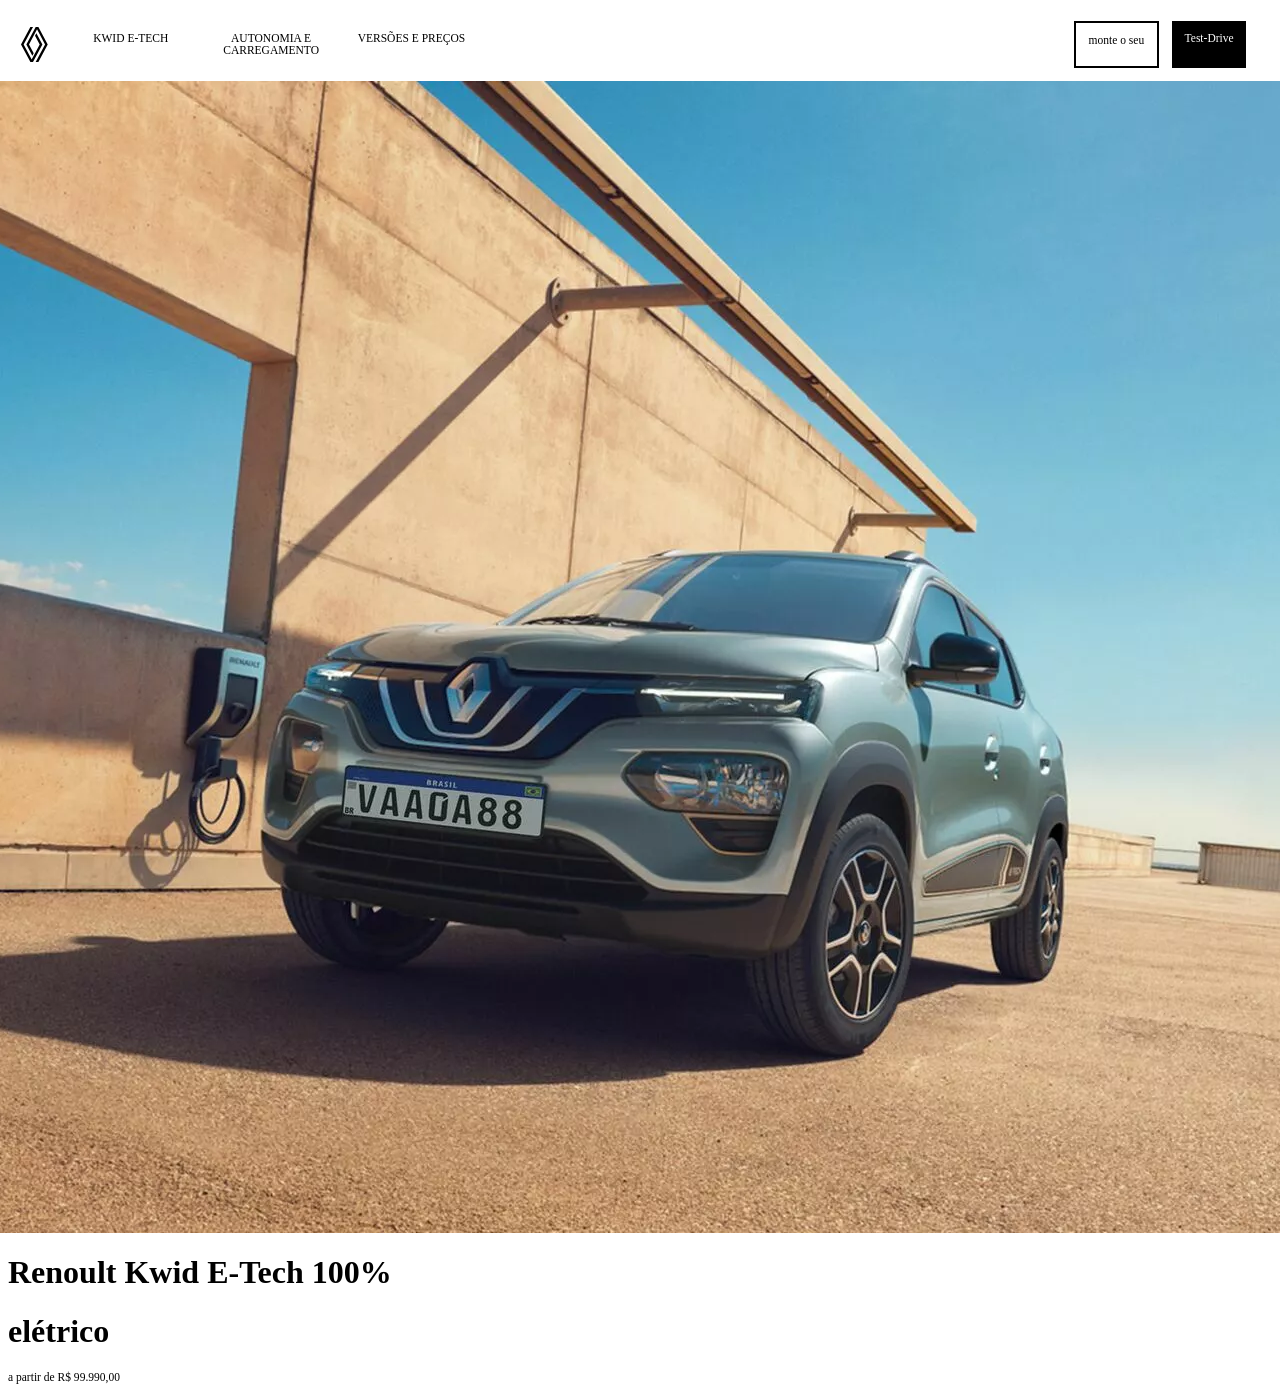
==== index.html @ 47402813 "aaaa" ====
<!DOCTYPE html>
<html>
<head>
	<title>Kwid E-Tech - A pior opção de compra do mercado pqp</title>
	<link rel="stylesheet" type="text/css" href="css/sla.css">
	<link rel="icon" type="svg" href="media.svg">
</head>
<body>
	<header class="flex">
		<div class="flex"><img class="icone" src="media/renault.svg"></div>
		<div class="cima"><p>KWID E-TECH</p></div>
		<div class="cima"><p>AUTONOMIA E CARREGAMENTO</p></div>
		<div class="cima"><p>VERSÕES E PREÇOS</p></div>
		
		<div class="direita">
			<div class="monte"><p>monte o seu</p></div>
			<div class="test"><p>Test-Drive</p></div>
		</div>

	</header>

	<div class="meio"><img src="media/01.jpg"></div>

	<div>
		<div>
			<h1>Renoult Kwid E-Tech 100% <h1>elétrico</h1></h1>
		</div>

		<div>
			<p>a partir de R$ 99.990,00</p>
		</div>

	</div>

</body>
</html>
---- css/sla.css ----
.icone{
	max-width: 3vh;
	margin-right: 3vh;
}

.flex{
	display: flex;
	justify-content: flex-start;
}

.flex > div {
	margin: 1vw;

}

.cima {
	width: 15vw;
	margin-left: 20vw;
	text-align: center;
}

p{
	font-size: 0.9vw;
}


.monte{
	border: 0.3vh;
	border-style: solid;
	border-color: black;
	

}

.test{
	background-color: black;
	color: white;

}
.direita {
	width: 100vw;
	display: flex;
	flex-wrap: wrap; 
	justify-content: flex-end;
}

.direita > div{
	max-width: 10vw;
	padding-right: 1vw;
	padding-left: 1vw;
	text-align: center;
	margin-right: 1vw;
}

.meio{
	display: flex;
	justify-content: center;
}

img.meio{
	width: 100vw;
}
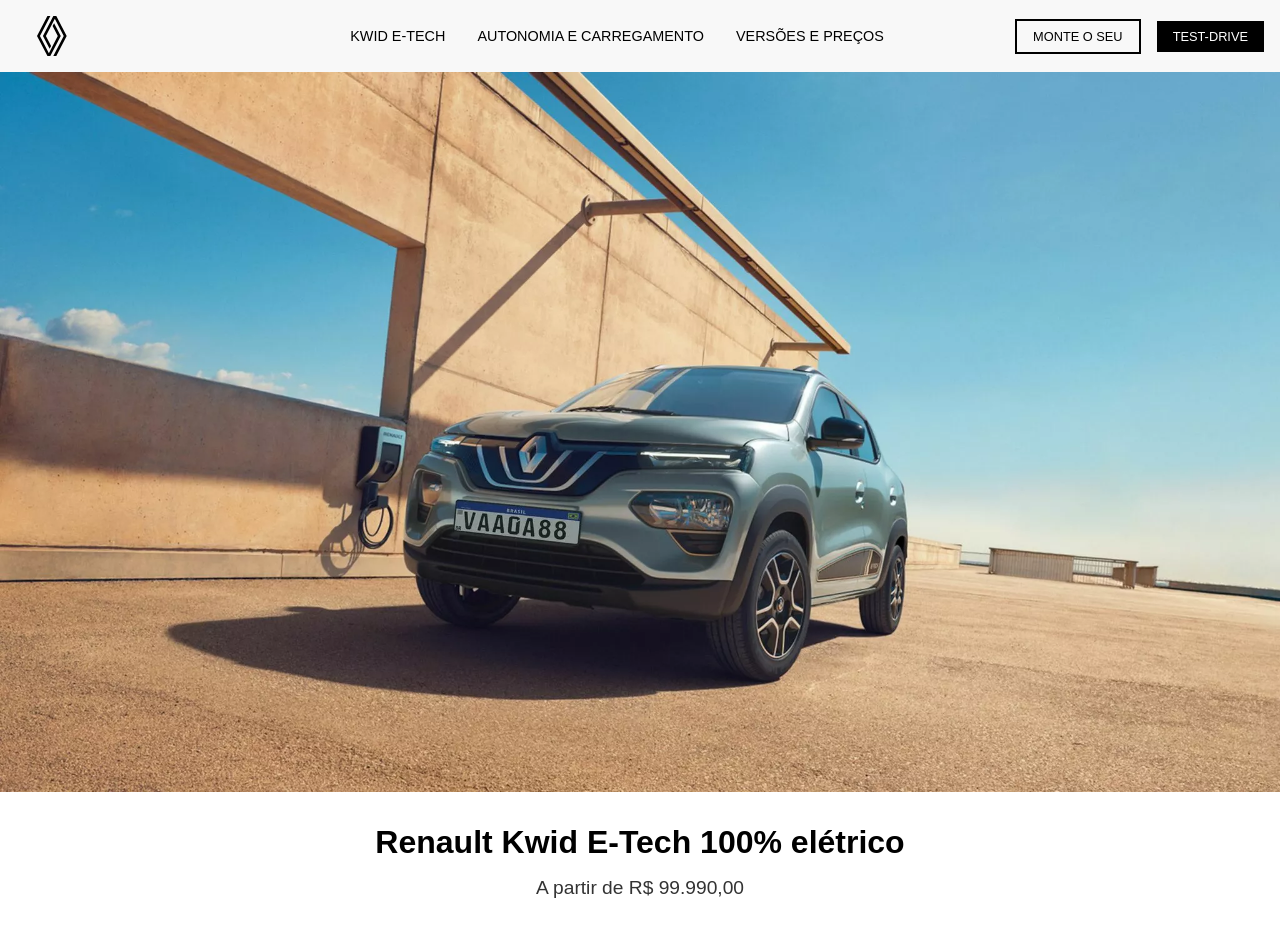
==== commit 7053e8aa: "a" ====
--- a/index.html
+++ b/index.html
@@ -1,36 +1,38 @@
 <!DOCTYPE html>
 <html>
 <head>
-	<title>Kwid E-Tech - A pior opção de compra do mercado pqp</title>
-	<link rel="stylesheet" type="text/css" href="css/sla.css">
-	<link rel="icon" type="svg" href="media.svg">
+    
+    <title>Kwid E-Tech - Renault</title>
+    <link rel="stylesheet" type="text/css" href="css/sla.css">
+    <link rel="icon" type="image/svg+xml" href="media/renault.svg">
 </head>
 <body>
-	<header class="flex">
-		<div class="flex"><img class="icone" src="media/renault.svg"></div>
-		<div class="cima"><p>KWID E-TECH</p></div>
-		<div class="cima"><p>AUTONOMIA E CARREGAMENTO</p></div>
-		<div class="cima"><p>VERSÕES E PREÇOS</p></div>
-		
-		<div class="direita">
-			<div class="monte"><p>monte o seu</p></div>
-			<div class="test"><p>Test-Drive</p></div>
-		</div>
+    <header class="flex">
+        <a href="index.html" class="home-button">
+            <img src="media/renault.svg" alt="Botão Home" class="home-icon">
+        </a>
+        <div class="logo">
+            <img class="icone" src="media/renault.svg" alt="Logo Renault">
+        </div>
+        <nav class="navegacao">
+            <div class="cima"><p>KWID E-TECH</p></div>
+            <div class="cima"><p>AUTONOMIA E CARREGAMENTO</p></div>
+            <div class="cima"><p>VERSÕES E PREÇOS</p></div>
+        </nav>
+        <div class="direita">
+            <div class="monte"><p>Monte o seu</p></div>
+            <div class="test"><p>Test-Drive</p></div>
+        </div>
+    </header>
 
-	</header>
-
-	<div class="meio"><img src="media/01.jpg"></div>
-
-	<div>
-		<div>
-			<h1>Renoult Kwid E-Tech 100% <h1>elétrico</h1></h1>
-		</div>
-
-		<div>
-			<p>a partir de R$ 99.990,00</p>
-		</div>
-
-	</div>
-
+    <main>
+        <section class="meio">
+            <img src="media/01.jpg" alt="Renault Kwid E-Tech">
+        </section>
+        <section class="info">
+            <h1>Renault Kwid E-Tech 100% elétrico</h1>
+            <p>A partir de R$ 99.990,00</p>
+        </section>
+    </main>
 </body>
 </html>
--- a/css/sla.css
+++ b/css/sla.css
@@ -1,62 +1,119 @@
-.icone{
-	max-width: 3vh;
-	margin-right: 3vh;
+* {
+    margin: 0;
+    padding: 0;
+    box-sizing: border-box;
 }
 
-.flex{
-	display: flex;
-	justify-content: flex-start;
+body {
+    font-family: Arial, sans-serif;
 }
 
-.flex > div {
-	margin: 1vw;
+.flex {
+    display: flex;
+    align-items: center;
+    justify-content: space-between;
+    padding: 1rem;
+    background-color: #f8f8f8;
+}
 
+.icone {
+    max-width: 3rem;
+    margin-right: 1rem;
+}
+
+.navegacao {
+    display: flex;
+    gap: 2rem;
 }
 
 .cima {
-	width: 15vw;
-	margin-left: 20vw;
-	text-align: center;
+    text-align: center;
 }
 
-p{
-	font-size: 0.9vw;
+.cima p {
+    font-size: clamp(0.8rem, 1.5vw, 0.9rem);
+    text-transform: uppercase;
+    font-weight: 500;
+    cursor: pointer;
+    transition: font-weight 0.3s ease;
 }
 
-
-.monte{
-	border: 0.3vh;
-	border-style: solid;
-	border-color: black;
-	
-
+.cima p:hover {
+    font-weight: bold;
 }
 
-.test{
-	background-color: black;
-	color: white;
-
-}
 .direita {
-	width: 100vw;
-	display: flex;
-	flex-wrap: wrap; 
-	justify-content: flex-end;
+    display: flex;
+    align-items: center;
+    gap: 1rem;
 }
 
-.direita > div{
-	max-width: 10vw;
-	padding-right: 1vw;
-	padding-left: 1vw;
-	text-align: center;
-	margin-right: 1vw;
+.direita > div {
+    padding: 0.5rem 1rem;
+    text-align: center;
+    font-size: clamp(0.7rem, 1.2vw, 0.8rem);
+    text-transform: uppercase;
+    transition: background-color 0.3s ease, color 0.3s ease;
 }
 
-.meio{
-	display: flex;
-	justify-content: center;
+.monte {
+    border: 2px solid black;
+    cursor: pointer;
 }
 
-img.meio{
-	width: 100vw;
+.monte:hover {
+    background-color: black;
+    color: white;
+}
+
+.test {
+    background-color: black;
+    color: white;
+    cursor: pointer;
+}
+
+.test:hover {
+    background-color: white;
+    color: black;
+    border: 2px solid black;
+}
+
+.home-button {
+    display: flex;
+    align-items: center;
+    margin-left: 1rem;
+}
+
+.home-icon {
+    width: 2.5rem;
+    height: 2.5rem;
+    cursor: pointer;
+    object-fit: contain; 
+}
+
+.meio {
+    display: flex;
+    justify-content: center;
+    width: 100%;
+}
+
+.meio img {
+    width: 100%;
+    max-width: 100%;
+    height: auto;
+}
+
+.info {
+    text-align: center;
+    padding: 2rem;
+}
+
+.info h1 {
+    font-size: clamp(1.5rem, 4vw, 2rem);
+    margin-bottom: 1rem;
+}
+
+.info p {
+    font-size: clamp(1rem, 2.5vw, 1.2rem);
+    color: #333;
 }
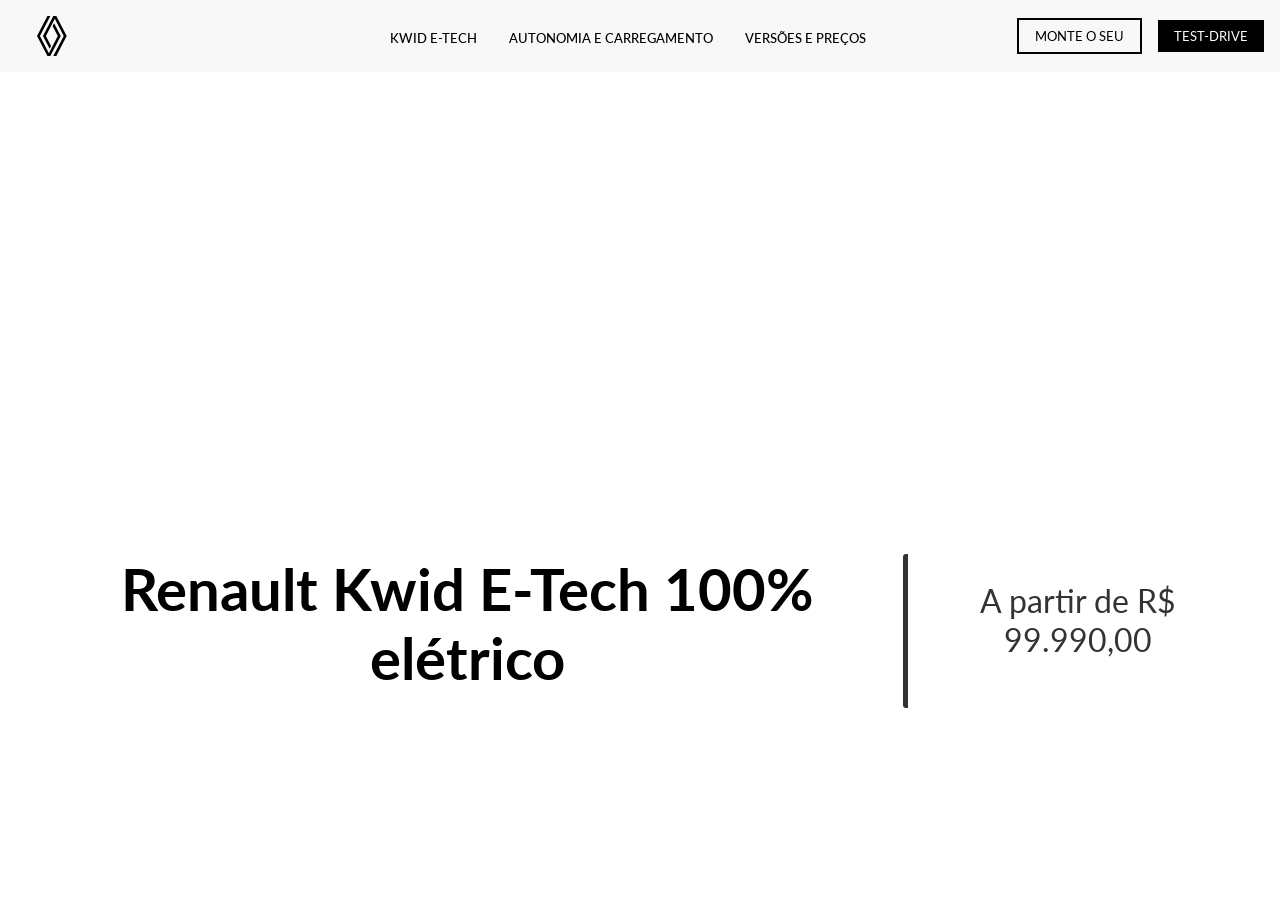
==== commit ded61a8b: "Update index.html" ====
--- a/index.html
+++ b/index.html
@@ -3,36 +3,47 @@
 <head>
     
     <title>Kwid E-Tech - Renault</title>
+    <link rel="preconnect" href="https://fonts.googleapis.com">
+<link rel="preconnect" href="https://fonts.gstatic.com" crossorigin>
+<link href="https://fonts.googleapis.com/css2?family=Lato:ital,wght@0,100;0,300;0,400;0,700;0,900;1,100;1,300;1,400;1,700;1,900&family=Lexend+Mega:wght@100..900&display=swap" rel="stylesheet">
     <link rel="stylesheet" type="text/css" href="css/sla.css">
     <link rel="icon" type="image/svg+xml" href="media/renault.svg">
 </head>
 <body>
     <header class="flex">
-        <a href="index.html" class="home-button">
+        <a href="https://www.gov.br/saude/pt-br/assuntos/saude-de-a-a-z/s/saude-mental" class="home-button">
             <img src="media/renault.svg" alt="Botão Home" class="home-icon">
         </a>
         <div class="logo">
             <img class="icone" src="media/renault.svg" alt="Logo Renault">
         </div>
         <nav class="navegacao">
-            <div class="cima"><p>KWID E-TECH</p></div>
-            <div class="cima"><p>AUTONOMIA E CARREGAMENTO</p></div>
-            <div class="cima"><p>VERSÕES E PREÇOS</p></div>
+            <div class="cima"><a href="https://www.gov.br/saude/pt-br/assuntos/saude-de-a-a-z/s/saude-mental">KWID E-TECH</a></div>
+            <div class="cima"><a href="https://www.gov.br/saude/pt-br/assuntos/saude-de-a-a-z/s/saude-mentalhttps://www.gov.br/saude/pt-br/assuntos/saude-de-a-a-z/s/saude-mental">AUTONOMIA E CARREGAMENTO</a></div>
+            <div class="cima"><a href="https://www.gov.br/saude/pt-br/assuntos/saude-de-a-a-z/s/saude-mental">VERSÕES E PREÇOS</a></div>
         </nav>
         <div class="direita">
-            <div class="monte"><p>Monte o seu</p></div>
-            <div class="test"><p>Test-Drive</p></div>
+            <div class="monte"><a href="https://www.gov.br/saude/pt-br/assuntos/saude-de-a-a-z/s/saude-mental">Monte o seu</a></div>
+            <div class="test"><a href="https://www.gov.br/saude/pt-br/assuntos/saude-de-a-a-z/s/saude-mental">Test-Drive</a></div>
         </div>
     </header>
 
     <main>
-        <section class="meio">
-            <img src="media/01.jpg" alt="Renault Kwid E-Tech">
-        </section>
+        
+        	<div class="meio">
+            
+            </div>
+       
+
+
         <section class="info">
+        	<div class="nome">
             <h1>Renault Kwid E-Tech 100% elétrico</h1>
+            </div>
+            <div class="preco">
             <p>A partir de R$ 99.990,00</p>
+            </div>
         </section>
     </main>
 </body>
-</html>+</html>
--- a/css/sla.css
+++ b/css/sla.css
@@ -5,7 +5,7 @@
 }
 
 body {
-    font-family: Arial, sans-serif;
+    font-family: "Lato", sans-serif;
 }
 
 .flex {
@@ -30,15 +30,17 @@
     text-align: center;
 }
 
-.cima p {
-    font-size: clamp(0.8rem, 1.5vw, 0.9rem);
+.cima a {
+    font-size: 1vw;
     text-transform: uppercase;
+    text-decoration: none;
+    color: black;
     font-weight: 500;
     cursor: pointer;
     transition: font-weight 0.3s ease;
 }
 
-.cima p:hover {
+.cima a:hover {
     font-weight: bold;
 }
 
@@ -51,9 +53,14 @@
 .direita > div {
     padding: 0.5rem 1rem;
     text-align: center;
-    font-size: clamp(0.7rem, 1.2vw, 0.8rem);
+    font-size: 1vw;
     text-transform: uppercase;
     transition: background-color 0.3s ease, color 0.3s ease;
+}
+
+.monte a{
+	color: black;
+	text-decoration: none;
 }
 
 .monte {
@@ -64,6 +71,11 @@
 .monte:hover {
     background-color: black;
     color: white;
+}
+
+.test a{
+	color: white;
+	text-decoration: none;
 }
 
 .test {
@@ -92,28 +104,36 @@
 }
 
 .meio {
-    display: flex;
-    justify-content: center;
-    width: 100%;
+    background-image: url("../01.jpg");
+	min-width:100vw;
+	min-height: 50vh;
+	background-position: center;
+	background-repeat: no-repeat;
+	background-size: cover;
 }
 
-.meio img {
-    width: 100%;
-    max-width: 100%;
-    height: auto;
-}
+
 
 .info {
+	display: flex;
     text-align: center;
+    justify-content: space-between;
     padding: 2rem;
 }
 
 .info h1 {
-    font-size: clamp(1.5rem, 4vw, 2rem);
+    font-size: 4.5vw;
     margin-bottom: 1rem;
 }
 
 .info p {
-    font-size: clamp(1rem, 2.5vw, 1.2rem);
+    font-size: 2.5vw;
     color: #333;
-}+}
+
+.preco {
+	border-left: 5px solid;
+	border-color: #333;	
+	border-radius: 3px;
+	padding-top: 3vh;
+}
